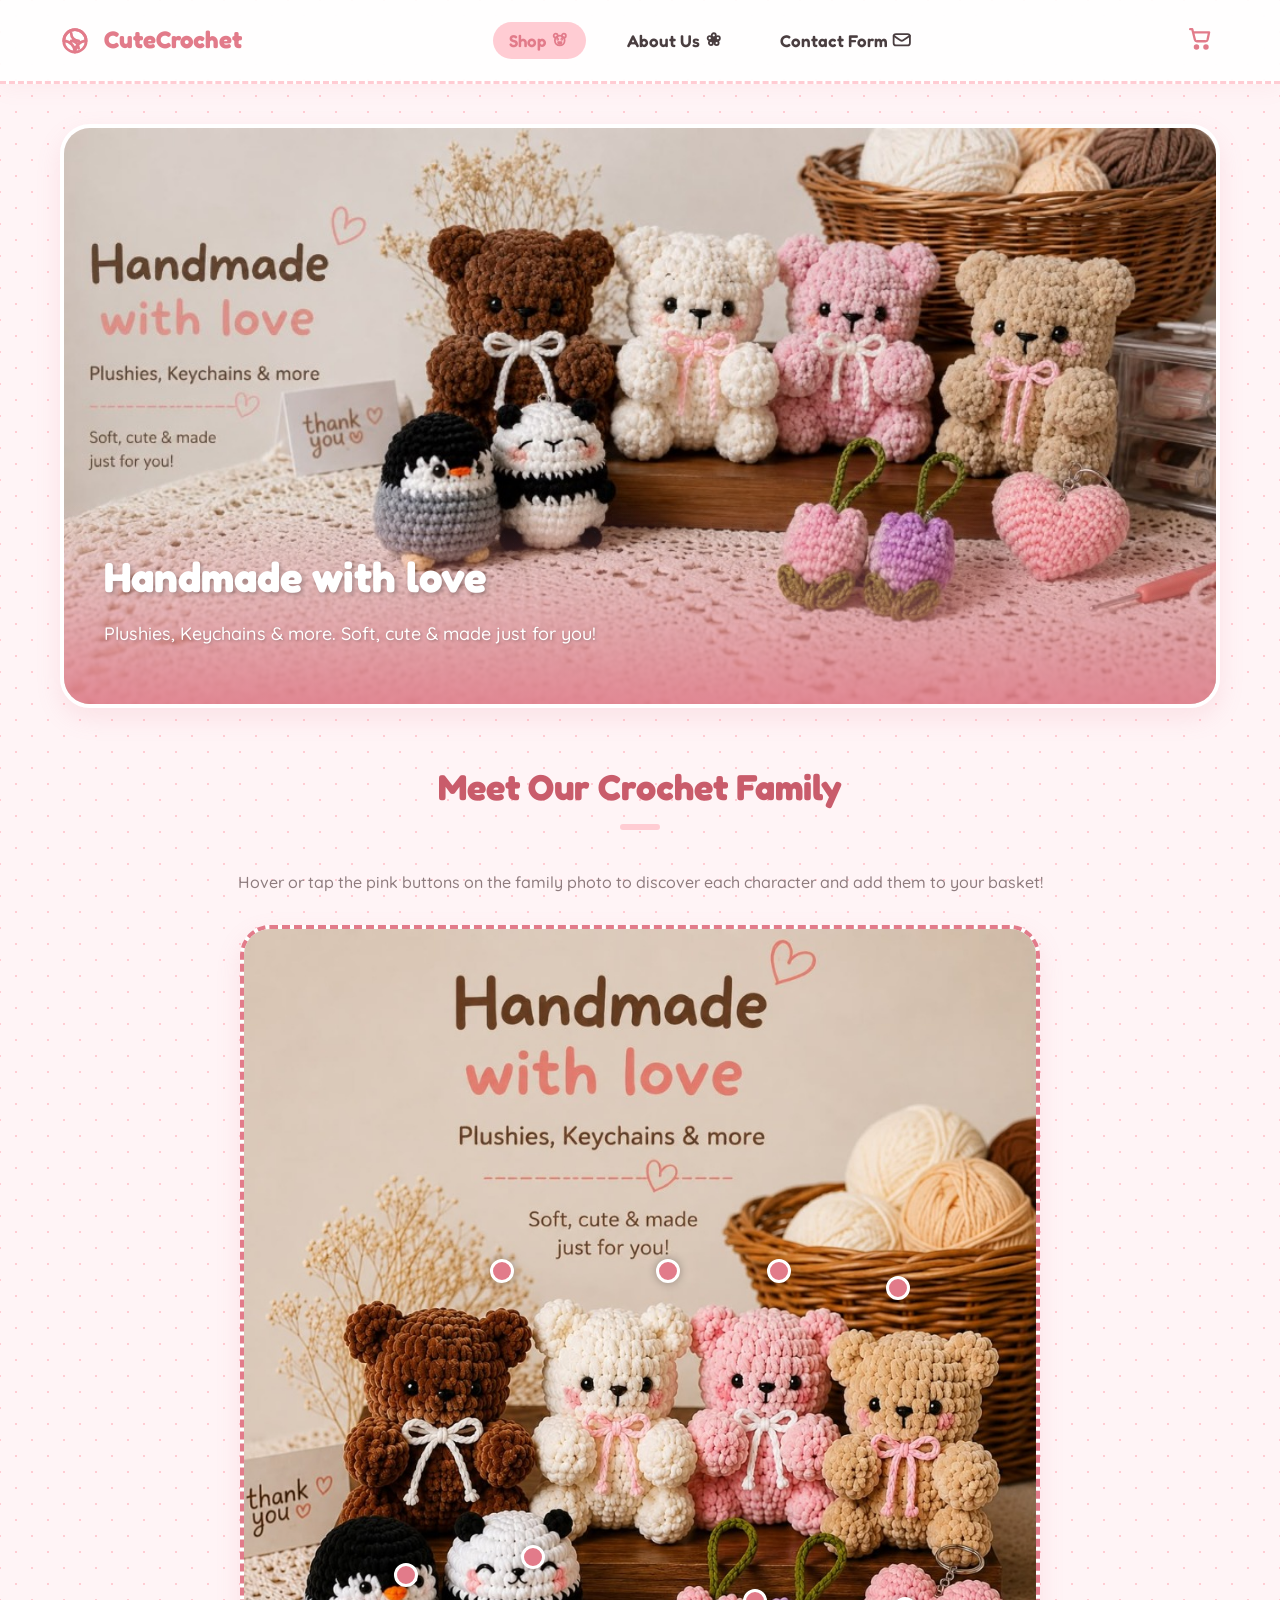
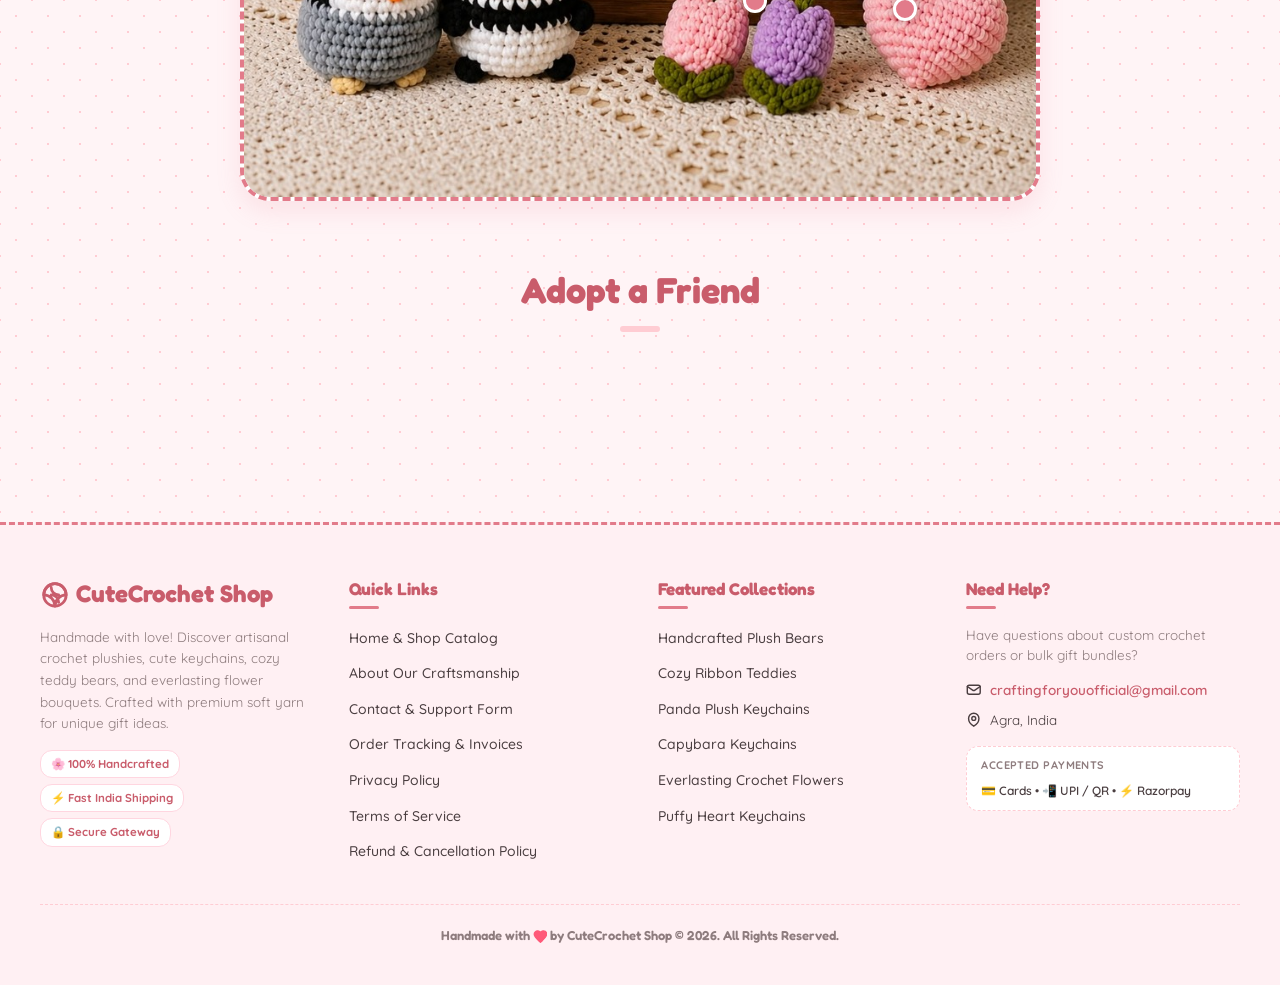
==== cute-crochet-shop/static/index.html @ 843e163a "Show color & pack variant tags on cart items, profile preview, and checkout summary" ====
<!DOCTYPE html>
<html lang="en">
<head>
    <meta charset="UTF-8">
    <meta name="viewport" content="width=device-width, initial-scale=1.0">
    <title>Handmade Crochet Plushies & Keychains | CuteCrochet Shop</title>
    <meta name="description" content="Shop adorable handcrafted crochet plushies, teddy bears, keychains & everlasting flowers. Made with premium soft yarn & fast India shipping.">
    <link rel="canonical" href="https://cutecrochet.shop/">
    
    <!-- Open Graph / Social Media Tags -->
    <meta property="og:site_name" content="CuteCrochet Shop">
    <meta property="og:title" content="Handmade Crochet Plushies & Keychains | CuteCrochet Shop">
    <meta property="og:description" content="Shop adorable handcrafted crochet plushies, teddy bears, keychains & everlasting flowers made with love.">
    <meta property="og:type" content="website">
    <meta property="og:url" content="https://cutecrochet.shop/">
    <meta property="og:image" content="https://cutecrochet.shop/assets/hero_banner.jpg">
    
    <!-- Twitter Card Tags -->
    <meta name="twitter:card" content="summary_large_image">
    <meta name="twitter:title" content="Handmade Crochet Plushies & Keychains | CuteCrochet Shop">
    <meta name="twitter:description" content="Shop adorable handcrafted crochet plushies, teddy bears, keychains & everlasting flowers.">
    <meta name="twitter:image" content="https://cutecrochet.shop/assets/hero_banner.jpg">

    <link rel="stylesheet" href="css/style.css?v=3.2">

    <!-- Structured Data Schema.org (JSON-LD) -->
    <script type="application/ld+json">
    {
      "@context": "https://schema.org/",
      "@type": "WebSite",
      "name": "CuteCrochet Shop",
      "url": "https://cutecrochet.shop/",
      "description": "Handmade crochet plushies, keychains, teddy bears, and everlasting flowers.",
      "publisher": {
        "@type": "Organization",
        "name": "CuteCrochet Shop",
        "logo": "https://cutecrochet.shop/assets/hero_banner.jpg"
      }
    }
    </script>
    <script type="application/ld+json">
    {
      "@context": "https://schema.org/",
      "@type": "ItemList",
      "itemListElement": [
        {
          "@type": "ListItem",
          "position": 1,
          "item": {
            "@type": "Product",
            "name": "Handcrafted Crochet Bears",
            "image": "https://cutecrochet.shop/assets/bears_colors.jpg",
            "description": "Custom handcrafted plush bears in cute pastel colors.",
            "brand": { "@type": "Brand", "name": "CuteCrochet" },
            "offers": {
              "@type": "Offer",
              "priceCurrency": "INR",
              "price": "399.00",
              "availability": "https://schema.org/InStock",
              "seller": { "@type": "Organization", "name": "CuteCrochet Shop" }
            }
          }
        },
        {
          "@type": "ListItem",
          "position": 2,
          "item": {
            "@type": "Product",
            "name": "Panda Crochet Keychain",
            "image": "https://cutecrochet.shop/assets/panda_1.jpg",
            "description": "Super round and squishy panda keychain with rosy cheeks.",
            "brand": { "@type": "Brand", "name": "CuteCrochet" },
            "offers": {
              "@type": "Offer",
              "priceCurrency": "INR",
              "price": "799.00",
              "availability": "https://schema.org/InStock",
              "seller": { "@type": "Organization", "name": "CuteCrochet Shop" }
            }
          }
        }
      ]
    }
    </script>
</head>
<body>

    <header>
        <div class="nav-container">
            <a href="/" class="logo" id="header-logo">
                <svg class="icon-inline" style="animation: spin-slow 10s linear infinite; margin-right: 4px; font-size: 26px;" viewBox="0 0 24 24" fill="none" stroke="currentColor" stroke-width="2.2"><circle cx="12" cy="12" r="9"/><path d="M12 3a9 9 0 0 0-9 9M21 12a9 9 0 0 0-9 9M12 3a9 9 0 0 1 9 9M3 12a9 9 0 0 1 9 9M9 6c0 3.3 2.7 6 6 6M15 18c0-3.3-2.7-6-6-6"/></svg> CuteCrochet
            </a>
            <nav>
                <ul class="nav-links">
                    <li class="active"><a href="/">Shop <svg class="icon-inline" viewBox="0 0 24 24" fill="none" stroke="currentColor" stroke-width="2.2"><circle cx="7" cy="7" r="2.5"/><circle cx="17" cy="7" r="2.5"/><circle cx="12" cy="13" r="6"/><circle cx="9.5" cy="11.5" r="0.6" fill="currentColor"/><circle cx="14.5" cy="11.5" r="0.6" fill="currentColor"/><path d="M10 15a2 2 0 0 0 4 0h-4z"/></svg></a></li>
                    <li><a href="/about">About Us <svg class="icon-inline" viewBox="0 0 24 24" fill="none" stroke="currentColor" stroke-width="2.2"><circle cx="12" cy="12" r="2.5" class="icon-filled"/><circle cx="12" cy="6.5" r="2.5"/><circle cx="17" cy="10" r="2.5"/><circle cx="15.5" cy="16" r="2.5"/><circle cx="8.5" cy="16" r="2.5"/><circle cx="7" cy="10" r="2.5"/></svg></a></li>
                    <li><a href="/contact">Contact Form <svg class="icon-inline" viewBox="0 0 24 24" fill="none" stroke="currentColor" stroke-width="2.2"><rect x="2" y="5" width="20" height="14" rx="3"/><path d="m2 7 8.2 5.5a3 3 0 0 0 3.6 0L22 7"/></svg></a></li>
                    <!-- Auth links populated dynamically by auth.js -->
                </ul>
            </nav>
            <a href="/cart" class="cart-icon-btn" id="cart-button" title="View Cart">
                <svg class="icon-inline" viewBox="0 0 24 24" fill="none" stroke="currentColor" stroke-width="2.2"><circle cx="9" cy="20" r="1.5" class="icon-filled"/><circle cx="18" cy="20" r="1.5" class="icon-filled"/><path d="M3 3h2l2.5 10a2 2 0 0 0 2 1.5h8a2 2 0 0 0 2-1.5l1.5-7H6.5"/></svg>
                <span class="cart-badge" style="display: none;">0</span>
            </a>
        </div>
    </header>

    <main>
        <!-- Hero Banner -->
        <section class="hero-section">
            <img src="assets/hero_banner.jpg" alt="Handmade crochet bears, panda, penguin banner" class="hero-banner-img">
            <div class="hero-overlay">
                <h1>Handmade with love</h1>
                <p>Plushies, Keychains & more. Soft, cute & made just for you!</p>
            </div>
        </section>

        <!-- Interactive Photo Section -->
        <section style="margin-bottom: 60px; text-align: center;">
            <h2 class="section-title">Meet Our Crochet Family</h2>
            <p style="color: var(--text-muted); margin-bottom: 30px; font-weight: 500;">
                Hover or tap the pink buttons on the family photo to discover each character and add them to your basket!
            </p>
            
            <div class="interactive-image-container">
                <img src="assets/bears_group.jpg" alt="Group photo of crochet plushies">
                
                <!-- Pulsing Hotspots -->
                <div class="hotspot" id="hotspot-brown-bear" data-product="brown-bear" title="Brown Bear"></div>
                <div class="hotspot" id="hotspot-white-bear" data-product="white-bear" title="White Bear"></div>
                <div class="hotspot" id="hotspot-pink-bear" data-product="pink-bear" title="Pink Bear"></div>
                <div class="hotspot" id="hotspot-beige-bear" data-product="beige-bear" title="Beige Bear"></div>
                <div class="hotspot" id="hotspot-penguin" data-product="penguin" title="Penguin Keychain"></div>
                <div class="hotspot" id="hotspot-panda" data-product="panda" title="Panda Keychain"></div>
                <div class="hotspot" id="hotspot-tulips" data-product="tulips" title="Tulip Keychains"></div>
                <div class="hotspot" id="hotspot-heart" data-product="heart" title="Heart Keychain"></div>
                
                <!-- Floating Card Tooltip -->
                <div class="hotspot-tooltip" id="hotspot-tooltip">
                    <h4 style="color: var(--primary-dark); font-weight: 700;">Product Name</h4>
                    <p style="margin-bottom: 8px; font-weight: 700;">₹0.00</p>
                    <button class="btn-cute" style="padding: 6px 12px; font-size: 13px;">Add to Basket <svg class="icon-inline" viewBox="0 0 24 24" fill="none" stroke="currentColor" stroke-width="2.2"><circle cx="9" cy="20" r="1.5" class="icon-filled"/><circle cx="18" cy="20" r="1.5" class="icon-filled"/><path d="M3 3h2l2.5 10a2 2 0 0 0 2 1.5h8a2 2 0 0 0 2-1.5l1.5-7H6.5"/></svg></button>
                </div>
            </div>
        </section>

        <!-- Shop Catalog Section -->
        <section>
            <h2 class="section-title">Adopt a Friend</h2>
            <div class="product-grid" id="product-grid">
                <!-- Products dynamically rendered by app.js -->
            </div>
        </section>
    </main>

    <!-- Lightbox Zoom Modal -->
    <div class="lightbox-modal" id="lightbox-modal">
        <div class="lightbox-content">
            <button class="lightbox-close" onclick="app.closeLightbox()" aria-label="Close image">×</button>
            <button class="lightbox-nav-btn lightbox-prev" id="lightbox-prev" onclick="app.prevLightboxImage()" aria-label="Previous image" style="display:none;">‹</button>
            <button class="lightbox-nav-btn lightbox-next" id="lightbox-next" onclick="app.nextLightboxImage()" aria-label="Next image" style="display:none;">›</button>
            <img src="" id="lightbox-img" class="lightbox-img" alt="Zoomed product view">
            <div class="lightbox-counter" id="lightbox-counter" style="display:none;">1 / 1</div>
        </div>
    </div>

    <footer class="site-footer" itemscope itemtype="https://schema.org/Organization">
        <div class="footer-container">
            <div class="footer-col footer-brand">
                <a href="/" class="footer-logo" itemprop="url">
                    <svg class="icon-inline" style="animation: spin-slow 10s linear infinite; margin-right: 6px; font-size: 26px;" viewBox="0 0 24 24" fill="none" stroke="currentColor" stroke-width="2.2"><circle cx="12" cy="12" r="9"/><path d="M12 3a9 9 0 0 0-9 9M21 12a9 9 0 0 0-9 9M12 3a9 9 0 0 1 9 9M3 12a9 9 0 0 1 9 9M9 6c0 3.3 2.7 6 6 6M15 18c0-3.3-2.7-6-6-6"/></svg> 
                    <span itemprop="name">CuteCrochet Shop</span>
                </a>
                <p class="footer-desc" itemprop="description">
                    Handmade with love! Discover artisanal crochet plushies, cute keychains, cozy teddy bears, and everlasting flower bouquets. Crafted with premium soft yarn for unique gift ideas.
                </p>
                <div class="footer-trust-badges">
                    <span class="trust-badge">🌸 100% Handcrafted</span>
                    <span class="trust-badge">⚡ Fast India Shipping</span>
                    <span class="trust-badge">🔒 Secure Gateway</span>
                </div>
            </div>

            <div class="footer-col">
                <h3 class="footer-heading">Quick Links</h3>
                <nav aria-label="Footer Quick Links">
                    <ul class="footer-links">
                        <li><a href="/" title="Shop All Handmade Crochet Products">Home & Shop Catalog</a></li>
                        <li><a href="/about" title="Learn About Our Craftsmanship & Story">About Our Craftsmanship</a></li>
                        <li><a href="/contact" title="Contact CuteCrochet Customer Support">Contact & Support Form</a></li>
                        <li><a href="/orders" title="Track Your Placed Orders & Invoices">Order Tracking & Invoices</a></li>
                        <li><a href="/privacy" title="Privacy Policy">Privacy Policy</a></li>
                        <li><a href="/terms" title="Terms of Service">Terms of Service</a></li>
                        <li><a href="/refund" title="Refund & Return Policy">Refund & Cancellation Policy</a></li>
                    </ul>
                </nav>
            </div>

            <div class="footer-col">
                <h3 class="footer-heading">Featured Collections</h3>
                <ul class="footer-links">
                    <li><a href="/#card-bears" title="Buy Handmade Crochet Bear Sets">Handcrafted Plush Bears</a></li>
                    <li><a href="/#card-teddy" title="Buy Ribbon Teddy Bear Plushies">Cozy Ribbon Teddies</a></li>
                    <li><a href="/#card-panda" title="Buy Panda Velvet Keychains">Panda Plush Keychains</a></li>
                    <li><a href="/#card-capybara" title="Buy Capybara Handmade Keychains">Capybara Keychains</a></li>
                    <li><a href="/#card-flowers" title="Buy Everlasting Crochet Flower Stems">Everlasting Crochet Flowers</a></li>
                    <li><a href="/#card-hearts" title="Buy Puffy Heart Keychains">Puffy Heart Keychains</a></li>
                </ul>
            </div>

            <div class="footer-col">
                <h3 class="footer-heading">Need Help?</h3>
                <p class="footer-info-text">Have questions about custom crochet orders or bulk gift bundles?</p>
                <div class="footer-contact-info">
                    <p><svg class="icon-inline" viewBox="0 0 24 24" fill="none" stroke="currentColor" stroke-width="2"><rect x="2" y="5" width="20" height="14" rx="3"/><path d="m2 7 8.2 5.5a3 3 0 0 0 3.6 0L22 7"/></svg> <a href="mailto:craftingforyouofficial@gmail.com">craftingforyouofficial@gmail.com</a></p>
                    <p><svg class="icon-inline" viewBox="0 0 24 24" fill="none" stroke="currentColor" stroke-width="2"><path d="M12 22s-8-4.5-8-11.8A8 8 0 0 1 12 2a8 8 0 0 1 8 8.2c0 7.3-8 11.8-8 11.8z"/><circle cx="12" cy="10" r="3"/></svg> Agra, India</p>
                </div>
                <div class="footer-payment-methods">
                    <span style="font-size: 11px; font-weight:700; color: var(--text-muted); text-transform: uppercase; letter-spacing:0.04em; display:block; margin-bottom:6px;">Accepted Payments</span>
                    <div style="font-size: 12px; color: var(--text-main); font-weight: 600;">
                        💳 Cards &bull; 📲 UPI / QR &bull; ⚡ Razorpay
                    </div>
                </div>
            </div>
        </div>

        <div class="footer-bottom">
            <p>Handmade with <svg class="icon-inline footer-heart icon-filled" style="color: #FF5A79; vertical-align: middle;" viewBox="0 0 24 24"><path d="M12 21.35l-1.45-1.32C5.4 15.36 2 12.28 2 8.5 2 5.42 4.42 3 7.5 3c1.74 0 3.41.81 4.5 2.09C13.09 3.81 14.76 3 16.5 3 19.58 3 22 5.42 22 8.5c0 3.78-3.4 6.86-8.55 11.54L12 21.35z"/></svg> by CuteCrochet Shop &copy; 2026. All Rights Reserved.</p>
        </div>
    </footer>

    <!-- Scripts -->
    <script src="/js/auth.js?v=4.0"></script>
    <script src="/js/app.js?v=4.1"></script>
</body>
</html>
---- cute-crochet-shop/static/css/style.css ----
/* Cutesy Crochet Shop - Premium Design System */
@import url('https://fonts.googleapis.com/css2?family=Fredoka:wght@300..700&family=Quicksand:wght@300..700&display=swap');

:root {
    --bg-main: #FFF4F6;
    --bg-card: #FFFFFF;
    --primary: #E27B8A;
    --primary-light: #FFCCD3;
    --primary-dark: #C95C6B;
    --secondary: #B998E2;
    --secondary-light: #E7DBFB;
    --mint: #BCEFE0;
    --cream: #FFFDF0;
    --text-main: #4A3E40;
    --text-muted: #8E7C7E;
    --white: #FFFFFF;
    --font-heading: 'Fredoka', sans-serif;
    --font-body: 'Quicksand', sans-serif;
    --transition: all 0.3s cubic-bezier(0.175, 0.885, 0.32, 1.275);
    --shadow-soft: 0 10px 25px rgba(226, 123, 138, 0.15);
    --shadow-bubbly: 0 15px 30px rgba(226, 123, 138, 0.25);
    --border-radius-sm: 12px;
    --border-radius-md: 20px;
    --border-radius-lg: 30px;
}

* {
    box-sizing: border-box;
    margin: 0;
    padding: 0;
}

body {
    background-color: var(--bg-main);
    color: var(--text-main);
    font-family: var(--font-body);
    font-size: 16px;
    line-height: 1.6;
    background-image: radial-gradient(var(--primary-light) 0.8px, transparent 0.8px), radial-gradient(var(--primary-light) 0.8px, var(--bg-main) 0.8px);
    background-size: 32px 32px;
    background-position: 0 0, 16px 16px;
    min-height: 100vh;
    display: flex;
    flex-direction: column;
}

/* Header & Navigation */
header {
    background: rgba(255, 255, 255, 0.85);
    backdrop-filter: blur(10px);
    position: sticky;
    top: 0;
    z-index: 100;
    border-bottom: 3px dashed var(--primary-light);
    box-shadow: 0 4px 20px rgba(226, 123, 138, 0.08);
}

.nav-container {
    max-width: 1200px;
    margin: 0 auto;
    padding: 15px 20px;
    display: flex;
    align-items: center;
    justify-content: space-between;
}

.logo {
    display: flex;
    align-items: center;
    gap: 10px;
    text-decoration: none;
    font-family: var(--font-heading);
    font-size: 24px;
    font-weight: 700;
    color: var(--primary);
    transition: var(--transition);
}

.logo:hover {
    transform: scale(1.05) rotate(-2deg);
}

.logo-yarn {
    font-size: 30px;
    animation: spin-slow 10s linear infinite;
}

.nav-links {
    display: flex;
    list-style: none;
    gap: 25px;
    align-items: center;
}

.nav-links a {
    text-decoration: none;
    color: var(--text-main);
    font-family: var(--font-heading);
    font-weight: 600;
    font-size: 17px;
    transition: var(--transition);
    padding: 8px 16px;
    border-radius: var(--border-radius-lg);
}

.nav-links a:hover, .nav-links li.active a {
    color: var(--primary);
    background-color: var(--primary-light);
}

.cart-icon-btn {
    position: relative;
    background: none;
    border: none;
    cursor: pointer;
    font-size: 22px;
    color: var(--primary);
    transition: var(--transition);
    padding: 8px;
    border-radius: 50%;
}

.cart-icon-btn:hover {
    background-color: var(--primary-light);
    transform: scale(1.1);
}

.cart-badge {
    position: absolute;
    top: -5px;
    right: -5px;
    background-color: var(--primary-dark);
    color: var(--white);
    font-family: var(--font-heading);
    font-size: 12px;
    font-weight: 700;
    min-width: 20px;
    height: 20px;
    border-radius: 10px;
    display: flex;
    align-items: center;
    justify-content: center;
    padding: 0 4px;
    box-shadow: 0 2px 5px rgba(0, 0, 0, 0.2);
}

.user-profile {
    display: flex;
    align-items: center;
    gap: 10px;
}

.logout-btn {
    background-color: var(--secondary);
    color: var(--white);
    border: none;
    padding: 6px 14px;
    font-family: var(--font-heading);
    font-weight: 600;
    border-radius: var(--border-radius-lg);
    cursor: pointer;
    transition: var(--transition);
}

.logout-btn:hover {
    background-color: var(--text-main);
    transform: translateY(-2px);
}

/* Page Layout */
main {
    flex: 1;
    max-width: 1200px;
    width: 100%;
    margin: 0 auto;
    padding: 40px 20px;
}

/* Typography & Decorative */
h1, h2, h3, h4 {
    font-family: var(--font-heading);
    color: var(--primary-dark);
    margin-bottom: 15px;
}

p {
    margin-bottom: 15px;
}

.section-title {
    text-align: center;
    font-size: 36px;
    margin-bottom: 40px;
    position: relative;
}

.section-title::after {
    content: '';
    display: block;
    width: 40px;
    height: 6px;
    background-color: var(--primary-light);
    border-radius: var(--border-radius-lg);
    margin: 8px auto 0;
}

/* Cute Buttons */
.btn-cute {
    display: inline-block;
    background-color: var(--primary);
    color: var(--white);
    border: none;
    padding: 12px 28px;
    font-family: var(--font-heading);
    font-weight: 600;
    font-size: 16px;
    text-decoration: none;
    border-radius: var(--border-radius-lg);
    cursor: pointer;
    box-shadow: var(--shadow-soft);
    transition: var(--transition);
}

.btn-cute:hover {
    background-color: var(--primary-dark);
    transform: translateY(-3px) scale(1.02);
    box-shadow: var(--shadow-bubbly);
}

.btn-secondary {
    background-color: var(--secondary);
}

.btn-secondary:hover {
    background-color: #9C77CC;
}

.btn-disabled {
    background-color: var(--text-muted);
    cursor: not-allowed;
    box-shadow: none;
}
.btn-disabled:hover {
    background-color: var(--text-muted);
    transform: none;
    box-shadow: none;
}

/* Cards & Layouts */
.cute-card {
    background-color: var(--bg-card);
    border: 3px solid var(--primary-light);
    border-radius: var(--border-radius-md);
    padding: 25px;
    box-shadow: var(--shadow-soft);
    transition: var(--transition);
}

.cute-card:hover {
    transform: translateY(-5px);
    box-shadow: var(--shadow-bubbly);
}

/* Home Page Specifics */
.hero-section {
    position: relative;
    border-radius: var(--border-radius-lg);
    overflow: hidden;
    margin-bottom: 50px;
    box-shadow: var(--shadow-soft);
    border: 4px solid var(--white);
}

.hero-banner-img {
    width: 100%;
    height: auto;
    display: block;
}

.hero-overlay {
    position: absolute;
    bottom: 0;
    left: 0;
    right: 0;
    background: linear-gradient(transparent, rgba(226, 123, 138, 0.85));
    padding: 40px;
    color: var(--white);
    display: flex;
    flex-direction: column;
    justify-content: flex-end;
}

.hero-overlay h1 {
    color: var(--white);
    font-size: 42px;
    text-shadow: 2px 2px 4px rgba(0,0,0,0.25);
    margin-bottom: 10px;
}

.hero-overlay p {
    font-size: 18px;
    text-shadow: 1px 1px 3px rgba(0,0,0,0.25);
    font-weight: 500;
}

/* Interactive Image Hotspots */
.interactive-image-container {
    position: relative;
    width: 100%;
    max-width: 800px;
    margin: 0 auto 50px;
    border-radius: var(--border-radius-lg);
    border: 4px dashed var(--primary);
    overflow: hidden;
    background-color: var(--white);
    box-shadow: var(--shadow-soft);
}

.interactive-image-container img {
    width: 100%;
    display: block;
}

/* Hotspots */
.hotspot {
    position: absolute;
    width: 24px;
    height: 24px;
    border-radius: 50%;
    background-color: var(--primary);
    border: 3px solid var(--white);
    cursor: pointer;
    box-shadow: 0 0 10px rgba(0,0,0,0.3);
    z-index: 10;
    transition: var(--transition);
}

.hotspot::after {
    content: '';
    position: absolute;
    top: -8px;
    left: -8px;
    right: -8px;
    bottom: -8px;
    border-radius: 50%;
    border: 2px solid var(--primary);
    opacity: 0;
    animation: pulse-ring 1.8s infinite;
}

.hotspot:hover {
    transform: scale(1.2);
    background-color: var(--secondary);
}

/* Hotspot coordinates */
#hotspot-brown-bear { top: 38%; left: 31%; }
#hotspot-white-bear { top: 38%; left: 52%; }
#hotspot-pink-bear { top: 38%; left: 66%; }
#hotspot-beige-bear { top: 40%; left: 81%; }
#hotspot-penguin { top: 73%; left: 19%; }
#hotspot-panda { top: 71%; left: 35%; }
#hotspot-tulips { top: 76%; left: 63%; }
#hotspot-heart { top: 77%; left: 82%; }

/* Hotspot Tooltip Card */
.hotspot-tooltip {
    position: absolute;
    background: var(--white);
    border: 3px solid var(--primary-light);
    border-radius: var(--border-radius-md);
    padding: 12px 15px;
    width: 180px;
    box-shadow: var(--shadow-bubbly);
    z-index: 20;
    opacity: 0;
    visibility: hidden;
    pointer-events: none;
    transition: var(--transition);
    transform: translateY(10px);
    text-align: center;
}

.hotspot-tooltip.active {
    opacity: 1;
    visibility: visible;
    pointer-events: auto;
    transform: translateY(0);
}

.hotspot-tooltip h4 {
    font-size: 15px;
    margin-bottom: 4px;
}

.hotspot-tooltip p {
    font-size: 13px;
    color: var(--primary-dark);
    font-weight: 700;
    margin-bottom: 8px;
}

.hotspot-tooltip button {
    background-color: var(--primary);
    color: var(--white);
    border: none;
    font-size: 12px;
    padding: 4px 8px;
    border-radius: var(--border-radius-sm);
    cursor: pointer;
    font-family: var(--font-heading);
    font-weight: 600;
    width: 100%;
}

.hotspot-tooltip button:hover {
    background-color: var(--primary-dark);
}

/* Product Catalog Grid */
.product-grid {
    display: grid;
    grid-template-columns: repeat(auto-fill, minmax(280px, 1fr));
    gap: 30px;
    margin-bottom: 50px;
}

.product-card {
    background-color: var(--bg-card);
    border: 3px solid var(--primary-light);
    border-radius: var(--border-radius-md);
    overflow: hidden;
    box-shadow: var(--shadow-soft);
    display: flex;
    flex-direction: column;
    transition: var(--transition);
}

.product-card:hover {
    transform: translateY(-8px) scale(1.01);
    box-shadow: var(--shadow-bubbly);
}

.product-image-slider {
    position: relative;
    height: 300px;
    background-color: var(--cream);
    overflow: hidden;
    cursor: zoom-in;
}

.product-image-slider img {
    width: 100%;
    height: 100%;
    object-fit: cover;
    transition: var(--transition);
}

.product-card:hover .product-image-slider img {
    transform: scale(1.05);
}

/* Slider Controls */
.slider-arrow {
    position: absolute;
    top: 50%;
    transform: translateY(-50%);
    background: rgba(255, 255, 255, 0.7);
    border: none;
    width: 32px;
    height: 32px;
    border-radius: 50%;
    cursor: pointer;
    font-size: 16px;
    color: var(--primary);
    display: flex;
    align-items: center;
    justify-content: center;
    z-index: 5;
    transition: var(--transition);
}

.slider-arrow:hover {
    background: var(--primary);
    color: var(--white);
}

.slider-arrow.left { left: 10px; }
.slider-arrow.right { right: 10px; }

.product-info {
    padding: 20px;
    display: flex;
    flex-direction: column;
    flex-grow: 1;
}

.product-title {
    font-size: 20px;
    margin-bottom: 5px;
}

.product-description {
    font-size: 14px;
    color: var(--text-muted);
    flex-grow: 1;
    margin-bottom: 15px;
}

.product-options-container {
    margin: 10px 0 14px;
    display: flex;
    flex-direction: column;
    gap: 10px;
    background: #FFF2F4;
    padding: 12px 14px;
    border-radius: 16px;
    border: 1px dashed #F8CAD0;
    box-shadow: none;
}

.option-row {
    display: flex;
    align-items: center;
    justify-content: space-between;
    gap: 8px;
}

.option-label {
    font-family: var(--font-body);
    font-size: 14px;
    font-weight: 700;
    color: #B25866;
    white-space: nowrap;
    display: flex;
    align-items: center;
}

.option-select-cute {
    appearance: none;
    -webkit-appearance: none;
    -moz-appearance: none;
    background-color: #FFFFFF;
    background-image: url("data:image/svg+xml,%3Csvg xmlns='http://www.w3.org/2000/svg' viewBox='0 0 24 24' fill='none' stroke='%23B25866' stroke-width='2.5' stroke-linecap='round' stroke-linejoin='round'%3E%3Cpolyline points='6 9 12 15 18 9'%3E%3C/polyline%3E%3C/svg%3E");
    background-repeat: no-repeat;
    background-position: right 10px center;
    background-size: 14px;
    padding: 6px 30px 6px 14px;
    border: 1.5px solid #F8CAD0;
    border-radius: 20px;
    font-family: var(--font-body);
    font-size: 13.5px;
    font-weight: 700;
    color: var(--text-main);
    cursor: pointer;
    outline: none;
    box-shadow: 0 4px 10px rgba(226, 123, 138, 0.12);
    transition: var(--transition);
    flex-grow: 1;
    max-width: 175px;
}

.option-select-cute:hover {
    border-color: #E27B8A;
    box-shadow: 0 6px 14px rgba(226, 123, 138, 0.2);
}

.option-select-cute:focus {
    border-color: #B25866;
    box-shadow: 0 0 0 3px rgba(226, 123, 138, 0.2);
}

.product-bottom {
    display: flex;
    justify-content: space-between;
    align-items: center;
    margin-top: auto;
}

.product-price {
    font-family: var(--font-heading);
    font-size: 22px;
    font-weight: 700;
    color: var(--primary-dark);
}

/* Cute Circular Shopping Cart Button matching reference image */
.btn-add-cart {
    background: linear-gradient(135deg, #FF8EA3 0%, #E27B8A 100%);
    color: var(--white);
    border: none;
    width: 44px;
    height: 44px;
    border-radius: 50%;
    cursor: pointer;
    display: flex;
    align-items: center;
    justify-content: center;
    box-shadow: 0 8px 20px rgba(226, 123, 138, 0.4);
    transition: var(--transition);
    outline: none;
}

.btn-add-cart:hover {
    background: linear-gradient(135deg, #FF7993 0%, #C95C6B 100%);
    transform: translateY(-3px) scale(1.08);
    box-shadow: 0 12px 25px rgba(226, 123, 138, 0.55);
}

.btn-add-cart:active {
    transform: translateY(-1px) scale(0.98);
}

/* Lightbox Modal for Zooming Images */
.lightbox-modal {
    position: fixed;
    top: 0;
    left: 0;
    right: 0;
    bottom: 0;
    background: rgba(74, 62, 64, 0.85);
    z-index: 200;
    display: flex;
    align-items: center;
    justify-content: center;
    opacity: 0;
    visibility: hidden;
    transition: var(--transition);
}

.lightbox-modal.active {
    opacity: 1;
    visibility: visible;
}

.lightbox-content {
    position: relative;
    max-width: 90%;
    max-height: 90%;
    border-radius: var(--border-radius-md);
    overflow: hidden;
    border: 5px solid var(--white);
    background-color: var(--white);
    box-shadow: var(--shadow-bubbly);
    transform: scale(0.9);
    transition: var(--transition);
}

.lightbox-modal.active .lightbox-content {
    transform: scale(1);
}

.lightbox-img {
    max-width: 100%;
    max-height: 80vh;
    display: block;
    object-fit: contain;
}

.lightbox-close {
    position: absolute;
    top: 15px;
    right: 15px;
    background: var(--white);
    border: none;
    width: 36px;
    height: 36px;
    border-radius: 50%;
    cursor: pointer;
    font-size: 20px;
    font-family: var(--font-heading);
    color: var(--primary-dark);
    box-shadow: 0 2px 10px rgba(0,0,0,0.2);
    display: flex;
    align-items: center;
    justify-content: center;
    transition: var(--transition);
}

.lightbox-close:hover {
    background: var(--primary);
    color: var(--white);
    transform: scale(1.1);
}

.lightbox-nav-btn {
    position: absolute;
    top: 50%;
    transform: translateY(-50%);
    background: rgba(255, 255, 255, 0.9);
    border: none;
    width: 44px;
    height: 44px;
    border-radius: 50%;
    cursor: pointer;
    font-size: 28px;
    line-height: 1;
    color: var(--primary-dark);
    box-shadow: 0 4px 12px rgba(0, 0, 0, 0.2);
    display: flex;
    align-items: center;
    justify-content: center;
    transition: var(--transition);
    z-index: 10;
}

.lightbox-nav-btn:hover {
    background: var(--primary);
    color: var(--white);
    transform: translateY(-50%) scale(1.1);
}

.lightbox-prev {
    left: 15px;
}

.lightbox-next {
    right: 15px;
}

.lightbox-counter {
    position: absolute;
    bottom: 12px;
    left: 50%;
    transform: translateX(-50%);
    background: rgba(74, 62, 64, 0.85);
    color: #FFFFFF;
    padding: 4px 14px;
    border-radius: 20px;
    font-size: 12px;
    font-weight: 700;
    font-family: var(--font-body);
    letter-spacing: 0.05em;
    pointer-events: none;
    z-index: 10;
}

/* Login/Signup Page Styling */
.auth-container {
    max-width: 480px;
    margin: 40px auto;
}

.auth-tabs {
    display: flex;
    margin-bottom: 20px;
    border-bottom: 3px dashed var(--primary-light);
}

.auth-tab-btn {
    flex: 1;
    background: none;
    border: none;
    padding: 12px;
    font-family: var(--font-heading);
    font-size: 18px;
    font-weight: 600;
    color: var(--text-muted);
    cursor: pointer;
    transition: var(--transition);
}

.auth-tab-btn.active {
    color: var(--primary-dark);
    border-bottom: 4px solid var(--primary);
    margin-bottom: -3px;
}

.auth-form-panel {
    display: none;
}

.auth-form-panel.active {
    display: block;
    animation: fade-in 0.3s ease;
}

.form-group {
    margin-bottom: 20px;
}

.form-group label {
    display: block;
    font-family: var(--font-heading);
    font-weight: 600;
    margin-bottom: 6px;
    color: var(--text-main);
    font-size: 15px;
}

.form-group input, .form-group textarea {
    width: 100%;
    padding: 12px 16px;
    border: 3px solid var(--primary-light);
    border-radius: var(--border-radius-sm);
    font-family: var(--font-body);
    font-size: 15px;
    color: var(--text-main);
    outline: none;
    transition: var(--transition);
    background-color: var(--cream);
}

.form-group input:focus, .form-group textarea:focus {
    border-color: var(--primary);
    background-color: var(--white);
    box-shadow: 0 0 8px rgba(226, 123, 138, 0.2);
}

.form-error {
    background-color: #FFF0F0;
    border: 2px solid #FFC1C1;
    color: #D32F2F;
    padding: 10px;
    border-radius: var(--border-radius-sm);
    margin-bottom: 20px;
    font-size: 14px;
    display: none;
    font-weight: 600;
}

.form-success {
    background-color: #F0FFF4;
    border: 2px solid #C1FFD7;
    color: #388E3C;
    padding: 10px;
    border-radius: var(--border-radius-sm);
    margin-bottom: 20px;
    font-size: 14px;
    display: none;
    font-weight: 600;
}

/* Cart Page Protection Placeholder */
.cart-lock-screen {
    text-align: center;
    padding: 60px 20px;
}

.cart-lock-icon {
    font-size: 64px;
    margin-bottom: 20px;
    animation: float 3s ease-in-out infinite;
}

/* Cart View Layout */
.cart-layout {
    display: grid;
    grid-template-columns: 1fr 340px;
    gap: 30px;
    align-items: start;
}

@media (max-width: 900px) {
    .cart-layout {
        grid-template-columns: 1fr;
    }
}

.cart-items-list {
    display: flex;
    flex-direction: column;
    gap: 20px;
}

.cart-item-row {
    display: flex;
    align-items: center;
    gap: 20px;
    padding: 15px;
    border: 3px solid var(--primary-light);
    border-radius: var(--border-radius-md);
    background: var(--white);
    transition: var(--transition);
}

.cart-item-row:hover {
    transform: translateY(-2px);
    box-shadow: var(--shadow-soft);
}

.cart-item-img {
    width: 80px;
    height: 80px;
    border-radius: var(--border-radius-sm);
    object-fit: cover;
    background-color: var(--cream);
    border: 2px solid var(--primary-light);
}

.cart-item-details {
    flex-grow: 1;
}

.cart-item-name {
    font-family: var(--font-heading);
    font-size: 18px;
    color: var(--primary-dark);
    margin-bottom: 4px;
}

.cart-variant-tags {
    display: flex;
    flex-wrap: wrap;
    gap: 5px;
    margin: 4px 0 6px;
}

.cart-variant-tag {
    display: inline-block;
    background: #FFE0EA;
    color: #8B3A52;
    font-size: 11px;
    font-weight: 700;
    padding: 2px 10px;
    border-radius: 20px;
    letter-spacing: 0.02em;
    border: 1px solid #FFB8CE;
    white-space: nowrap;
}

.cart-item-price {
    font-weight: 700;
    color: var(--text-main);
}

.cart-item-quantity {
    display: flex;
    align-items: center;
    gap: 10px;
}

.qty-btn {
    width: 28px;
    height: 28px;
    border-radius: 50%;
    border: 2px solid var(--primary);
    background: var(--white);
    color: var(--primary);
    cursor: pointer;
    font-family: var(--font-heading);
    font-size: 16px;
    display: flex;
    align-items: center;
    justify-content: center;
    font-weight: 700;
    transition: var(--transition);
}

.qty-btn:hover {
    background-color: var(--primary);
    color: var(--white);
}

.qty-val {
    font-family: var(--font-heading);
    font-weight: 600;
    font-size: 16px;
    width: 20px;
    text-align: center;
}

.cart-item-remove-btn {
    background: none;
    border: none;
    color: var(--text-muted);
    font-size: 20px;
    cursor: pointer;
    padding: 8px;
    border-radius: 50%;
    transition: var(--transition);
}

.cart-item-remove-btn:hover {
    color: var(--primary-dark);
    background-color: var(--primary-light);
    transform: scale(1.1);
}

.cart-summary-card {
    position: sticky;
    top: 100px;
}

.cart-summary-line {
    display: flex;
    justify-content: space-between;
    margin-bottom: 12px;
    font-size: 15px;
}

.cart-summary-total {
    display: flex;
    justify-content: space-between;
    margin-top: 15px;
    padding-top: 15px;
    border-top: 3px dashed var(--primary-light);
    font-family: var(--font-heading);
    font-size: 22px;
    color: var(--primary-dark);
    font-weight: 700;
}

/* Secure Checkout Forms */
.checkout-layout {
    display: grid;
    grid-template-columns: 1fr 360px;
    gap: 30px;
    align-items: start;
}

@media (max-width: 900px) {
    .checkout-layout {
        grid-template-columns: 1fr;
    }
}

.checkout-steps {
    display: flex;
    flex-direction: column;
    gap: 25px;
}

.secure-payment-badge {
    background-color: var(--mint);
    border: 2px solid #9BE4CD;
    border-radius: var(--border-radius-sm);
    padding: 12px 15px;
    display: flex;
    align-items: center;
    gap: 10px;
    margin-bottom: 20px;
    font-size: 14px;
    font-weight: 600;
    color: #1E6652;
}

.secure-payment-badge .lock-icon {
    font-size: 18px;
}

/* Payment Gateway Mock Input Styling (Stripe elements replica) */
.stripe-mock-field {
    border: 3px solid var(--primary-light);
    border-radius: var(--border-radius-sm);
    background-color: var(--cream);
    padding: 12px 16px;
    position: relative;
    display: flex;
    align-items: center;
    gap: 10px;
    transition: var(--transition);
}

.stripe-mock-field.focus {
    border-color: var(--primary);
    background-color: var(--white);
    box-shadow: 0 0 8px rgba(226, 123, 138, 0.2);
}

.stripe-mock-field input {
    border: none;
    background: none;
    font-family: var(--font-body);
    font-size: 15px;
    color: var(--text-main);
    outline: none;
    width: 100%;
}

.stripe-card-brand-icon {
    font-size: 20px;
    width: 30px;
    text-align: center;
}

.card-row-split {
    display: grid;
    grid-template-columns: 1fr 120px;
    gap: 15px;
}

.card-row-split-equal {
    display: grid;
    grid-template-columns: 1fr 1fr;
    gap: 15px;
    align-items: start;
}

/* Success Order Animations */
.order-success-screen {
    text-align: center;
    padding: 50px 20px;
}

.success-checkmark-circle {
    width: 80px;
    height: 80px;
    border-radius: 50%;
    background-color: var(--mint);
    display: flex;
    align-items: center;
    justify-content: center;
    margin: 0 auto 25px;
    font-size: 40px;
    color: #1E6652;
    animation: pop 0.5s ease;
}

/* About Page Specifics */
.about-grid {
    display: grid;
    grid-template-columns: 1fr 1fr;
    gap: 40px;
    align-items: center;
    margin-bottom: 50px;
}

@media (max-width: 768px) {
    .about-grid {
        grid-template-columns: 1fr;
    }
}

.about-img {
    width: 100%;
    border-radius: var(--border-radius-lg);
    border: 4px dashed var(--primary);
    box-shadow: var(--shadow-soft);
}

/* Social Banner Footer */
.social-banner-container {
    background-color: var(--white);
    border: 3px dashed var(--primary);
    border-radius: var(--border-radius-lg);
    padding: 30px;
    margin-top: 40px;
    display: flex;
    align-items: center;
    justify-content: space-between;
    gap: 20px;
    box-shadow: var(--shadow-soft);
}

@media (max-width: 768px) {
    .social-banner-container {
        flex-direction: column;
        text-align: center;
    }
}

.social-banner-img {
    width: 100%;
    max-width: 500px;
    border-radius: var(--border-radius-md);
    box-shadow: var(--shadow-soft);
}

.social-banner-links {
    display: flex;
    flex-direction: column;
    gap: 15px;
}

.social-banner-link {
    display: flex;
    align-items: center;
    gap: 12px;
    text-decoration: none;
    color: var(--text-main);
    font-family: var(--font-heading);
    font-weight: 600;
    font-size: 18px;
    background-color: var(--bg-main);
    padding: 10px 20px;
    border-radius: var(--border-radius-lg);
    border: 2px solid var(--primary-light);
    transition: var(--transition);
}

.social-banner-link:hover {
    transform: translateX(5px);
    background-color: var(--primary-light);
    border-color: var(--primary);
}

.social-banner-icon {
    font-size: 24px;
    color: var(--primary-dark);
}

/* Card Quantity Stepper Styling */
.card-qty-stepper {
    display: inline-flex;
    align-items: center;
    background: #FFF2F4;
    border: 1.5px solid #F8CAD0;
    border-radius: 20px;
    padding: 3px 8px;
    gap: 6px;
    box-shadow: 0 2px 8px rgba(226, 123, 138, 0.1);
}

.card-qty-btn {
    background: #FFFFFF;
    border: 1.5px solid #F8CAD0;
    color: #B25866;
    width: 26px;
    height: 26px;
    border-radius: 50%;
    font-weight: 700;
    font-size: 15px;
    line-height: 1;
    cursor: pointer;
    display: flex;
    align-items: center;
    justify-content: center;
    transition: var(--transition);
}

.card-qty-btn:hover {
    background: #B25866;
    color: #FFFFFF;
    border-color: #B25866;
    transform: scale(1.1);
}

.card-qty-val {
    font-family: var(--font-heading);
    font-weight: 700;
    font-size: 14px;
    color: var(--primary-dark);
    min-width: 18px;
    text-align: center;
}

/* Multi-column SEO Site Footer */
.site-footer {
    background-color: #FFF0F3;
    border-top: 3px dashed var(--primary);
    padding: 50px 20px 25px;
    margin-top: 60px;
    color: var(--text-main);
}

.footer-container {
    max-width: 1200px;
    margin: 0 auto;
    display: grid;
    grid-template-columns: repeat(auto-fit, minmax(240px, 1fr));
    gap: 35px;
    text-align: left;
}

.footer-logo {
    font-family: var(--font-heading);
    font-size: 24px;
    font-weight: 700;
    color: var(--primary-dark);
    text-decoration: none;
    display: inline-flex;
    align-items: center;
    margin-bottom: 12px;
}

.footer-desc {
    font-size: 13.5px;
    line-height: 1.6;
    color: var(--text-muted);
    margin-bottom: 16px;
}

.footer-trust-badges {
    display: flex;
    flex-wrap: wrap;
    gap: 6px;
}

.trust-badge {
    background: #FFFFFF;
    border: 1px solid #FFD6E0;
    border-radius: 12px;
    padding: 4px 10px;
    font-size: 11.5px;
    font-weight: 700;
    color: var(--primary-dark);
}

.footer-heading {
    font-family: var(--font-heading);
    font-size: 17px;
    font-weight: 700;
    color: var(--primary-dark);
    margin-bottom: 16px;
    position: relative;
    padding-bottom: 6px;
}

.footer-heading::after {
    content: '';
    position: absolute;
    bottom: 0;
    left: 0;
    width: 30px;
    height: 3px;
    background: var(--primary);
    border-radius: 3px;
}

.footer-links {
    list-style: none;
    padding: 0;
    margin: 0;
    display: flex;
    flex-direction: column;
    gap: 10px;
}

.footer-links a {
    color: var(--text-main);
    text-decoration: none;
    font-size: 14px;
    font-weight: 500;
    transition: var(--transition);
    display: inline-flex;
    align-items: center;
}

.footer-links a:hover {
    color: var(--primary);
    transform: translateX(4px);
}

.footer-info-text {
    font-size: 13.5px;
    color: var(--text-muted);
    margin-bottom: 14px;
    line-height: 1.5;
}

.footer-contact-info p {
    font-size: 13.5px;
    margin-bottom: 8px;
    display: flex;
    align-items: center;
    gap: 8px;
}

.footer-contact-info a {
    color: var(--primary-dark);
    font-weight: 600;
    text-decoration: none;
}

.footer-payment-methods {
    margin-top: 16px;
    background: #FFFFFF;
    padding: 10px 14px;
    border-radius: 12px;
    border: 1px dashed var(--primary-light);
}

.footer-bottom {
    max-width: 1200px;
    margin: 40px auto 0;
    padding-top: 20px;
    border-top: 1px dashed var(--primary-light);
    text-align: center;
    font-family: var(--font-heading);
    font-size: 13px;
    font-weight: 600;
    color: var(--text-muted);
}

.footer-heart {
    color: red;
    animation: beat 1.2s infinite alternate;
    display: inline-block;
}

/* Animations */
@keyframes spin-slow {
    0% { transform: rotate(0deg); }
    100% { transform: rotate(360deg); }
}

@keyframes pulse-ring {
    0% { transform: scale(0.65); opacity: 0; }
    50% { opacity: 0.5; }
    100% { transform: scale(1.3); opacity: 0; }
}

@keyframes float {
    0%, 100% { transform: translateY(0); }
    50% { transform: translateY(-10px); }
}

@keyframes beat {
    to { transform: scale(1.2); }
}

@keyframes pop {
    0% { transform: scale(0.8); }
    80% { transform: scale(1.1); }
    100% { transform: scale(1); }
}

@keyframes fade-in {
    from { opacity: 0; transform: translateY(10px); }
    to { opacity: 1; transform: translateY(0); }
}

/* Loading Overlay */
.loading-overlay {
    position: fixed;
    top: 0; left: 0; right: 0; bottom: 0;
    background: rgba(255,255,255,0.85);
    z-index: 300;
    display: flex;
    flex-direction: column;
    align-items: center;
    justify-content: center;
    opacity: 0;
    visibility: hidden;
    transition: var(--transition);
}

.loading-overlay.active {
    opacity: 1;
    visibility: visible;
}

.yarn-loader {
    width: 60px;
    height: 60px;
    animation: spin-slow 2s linear infinite;
    margin-bottom: 15px;
    color: var(--primary);
}

/* Inline SVG Icon System */
.icon-inline {
    display: inline-block;
    width: 1.15em;
    height: 1.15em;
    vertical-align: -0.15em;
    stroke: currentColor;
    fill: none;
    stroke-width: 2.2; /* Thicker for cutesy look */
    stroke-linecap: round;
    stroke-linejoin: round;
    transition: var(--transition);
}

.icon-filled {
    fill: currentColor;
}

/* ==========================================================================
   Comprehensive Mobile & Tablet Responsive Design Rules
   ========================================================================== */

/* Tablet & Smaller Screens (<= 768px) */
@media (max-width: 768px) {
    .nav-container {
        display: flex;
        flex-wrap: wrap;
        align-items: center;
        justify-content: space-between;
        padding: 10px 14px;
        gap: 8px;
    }

    .logo {
        font-size: 20px;
        order: 1;
    }

    /* Group user profile / auth status & cart icon side-by-side on top right */
    .user-profile, .cart-icon-btn {
        order: 2;
    }

    nav {
        order: 3;
        width: 100%;
    }

    .nav-links {
        display: flex;
        gap: 6px;
        width: 100%;
        justify-content: center;
        margin-top: 6px;
        padding-top: 8px;
        border-top: 1px dashed var(--primary-light);
        flex-wrap: wrap;
    }

    .nav-links a {
        font-size: 13px;
        padding: 5px 10px;
    }

    .user-profile {
        font-size: 12px;
        gap: 6px;
    }

    .logout-btn {
        padding: 4px 10px;
        font-size: 12px;
    }

    .cart-icon-btn {
        font-size: 18px;
        padding: 6px;
    }

    main {
        padding: 20px 14px;
    }

    .section-title {
        font-size: 26px;
        margin-bottom: 25px;
    }

    .hero-section {
        border-radius: 18px;
        border-width: 2px;
        margin-bottom: 30px;
    }

    .hero-overlay {
        padding: 16px;
        background: linear-gradient(to top, rgba(226, 123, 138, 0.92) 0%, rgba(226, 123, 138, 0.5) 75%, transparent 100%);
    }

    .hero-overlay h1 {
        font-size: 24px;
        margin-bottom: 4px;
        text-shadow: 1px 1px 3px rgba(0,0,0,0.3);
        word-break: break-word;
    }

    .hero-overlay p {
        font-size: 13px;
        line-height: 1.4;
        text-shadow: 1px 1px 2px rgba(0,0,0,0.3);
    }

    .hero-cozy-container {
        grid-template-columns: 1fr;
        padding: 24px 18px;
        gap: 20px;
        margin-bottom: 36px;
    }

    .hero-cozy-content h1 {
        font-size: 28px;
    }

    .hero-cozy-content p {
        font-size: 14px;
        margin-bottom: 18px;
    }

    .hero-cozy-img {
        height: 220px;
    }

    .product-grid {
        grid-template-columns: repeat(auto-fill, minmax(240px, 1fr));
        gap: 20px;
        margin-bottom: 35px;
    }

    .cart-layout, .checkout-layout {
        grid-template-columns: 1fr;
        gap: 20px;
    }

    .card-row-split {
        grid-template-columns: 1fr;
        gap: 12px;
    }
}

/* Mobile Phones (<= 480px) */
@media (max-width: 480px) {
    body {
        font-size: 14.5px;
    }

    .logo {
        font-size: 18px;
    }

    .nav-links {
        gap: 4px;
    }

    .nav-links a {
        font-size: 12px;
        padding: 4px 8px;
    }

    /* Hero overlay sizing for smartphones to prevent text cut-off */
    .hero-overlay {
        padding: 12px 14px;
    }

    .hero-overlay h1 {
        font-size: 20px;
        margin-bottom: 3px;
        letter-spacing: -0.01em;
    }

    .hero-overlay p {
        font-size: 12px;
        line-height: 1.3;
    }

    .section-title {
        font-size: 22px;
        margin-bottom: 20px;
    }

    .handwriting-badge {
        font-size: 18px;
    }

    .btn-cute {
        width: 100%;
        text-align: center;
        justify-content: center;
        padding: 11px 18px;
        font-size: 14px;
        white-space: normal;
    }

    .cute-card {
        padding: 16px;
        border-radius: 14px;
    }

    /* Single column cards on smartphones so images and details breathe cleanly */
    .product-grid {
        grid-template-columns: 1fr;
        gap: 18px;
    }

    .product-card {
        padding: 12px;
    }

    .product-image-slider {
        height: 230px;
    }

    .product-title {
        font-size: 18px;
    }

    .product-description {
        font-size: 13px;
        margin-bottom: 10px;
    }

    .product-options-container {
        padding: 10px 12px;
        gap: 8px;
    }

    .option-row {
        gap: 6px;
    }

    .option-label {
        font-size: 12.5px;
    }

    .option-select-cute {
        max-width: 150px;
        font-size: 12px;
        padding: 5px 24px 5px 8px;
    }

    .product-price {
        font-size: 20px;
    }

    .btn-add-cart {
        width: 40px;
        height: 40px;
    }

    /* Cart Line Items on Phone Screens */
    .cart-item-row {
        flex-direction: column;
        align-items: flex-start;
        gap: 12px;
        padding: 14px;
        position: relative;
    }

    .cart-item-img {
        width: 70px;
        height: 70px;
    }

    .cart-item-details {
        width: 100%;
    }

    .cart-item-name {
        font-size: 16px;
    }

    .cart-item-quantity {
        width: 100%;
        justify-content: space-between;
    }

    .cart-item-remove-btn {
        position: absolute;
        top: 10px;
        right: 10px;
    }

    /* Checkout & Auth Inputs */
    .auth-container {
        margin: 15px auto;
        padding: 0 10px;
    }

    .form-group input, .form-group textarea, .stripe-mock-field {
        padding: 10px 12px;
        font-size: 14px;
    }

    .auth-tab-btn {
        font-size: 14px;
        padding: 8px;
    }

    /* Modal popups */
    .lightbox-content {
        max-width: 95vw;
        padding: 12px;
    }

    .hotspot {
        width: 28px;
        height: 28px;
    }

    .hotspot-tooltip {
        width: 160px;
        padding: 10px;
        font-size: 12px;
    }
}

/* Print / PDF Invoice Styling */
@media print {
    header, footer, nav, .no-print, .btn-cute, .cart-icon-btn {
        display: none !important;
    }
    body {
        background: #ffffff !important;
        color: #000000 !important;
        padding: 0 !important;
    }
    .printable-invoice {
        border: none !important;
        box-shadow: none !important;
        padding: 0 !important;
        margin: 0 !important;
        width: 100% !important;
    }
    .invoice-box {
        border: 1px solid #ddd !important;
        background: #ffffff !important;
        padding: 20px !important;
    }
}
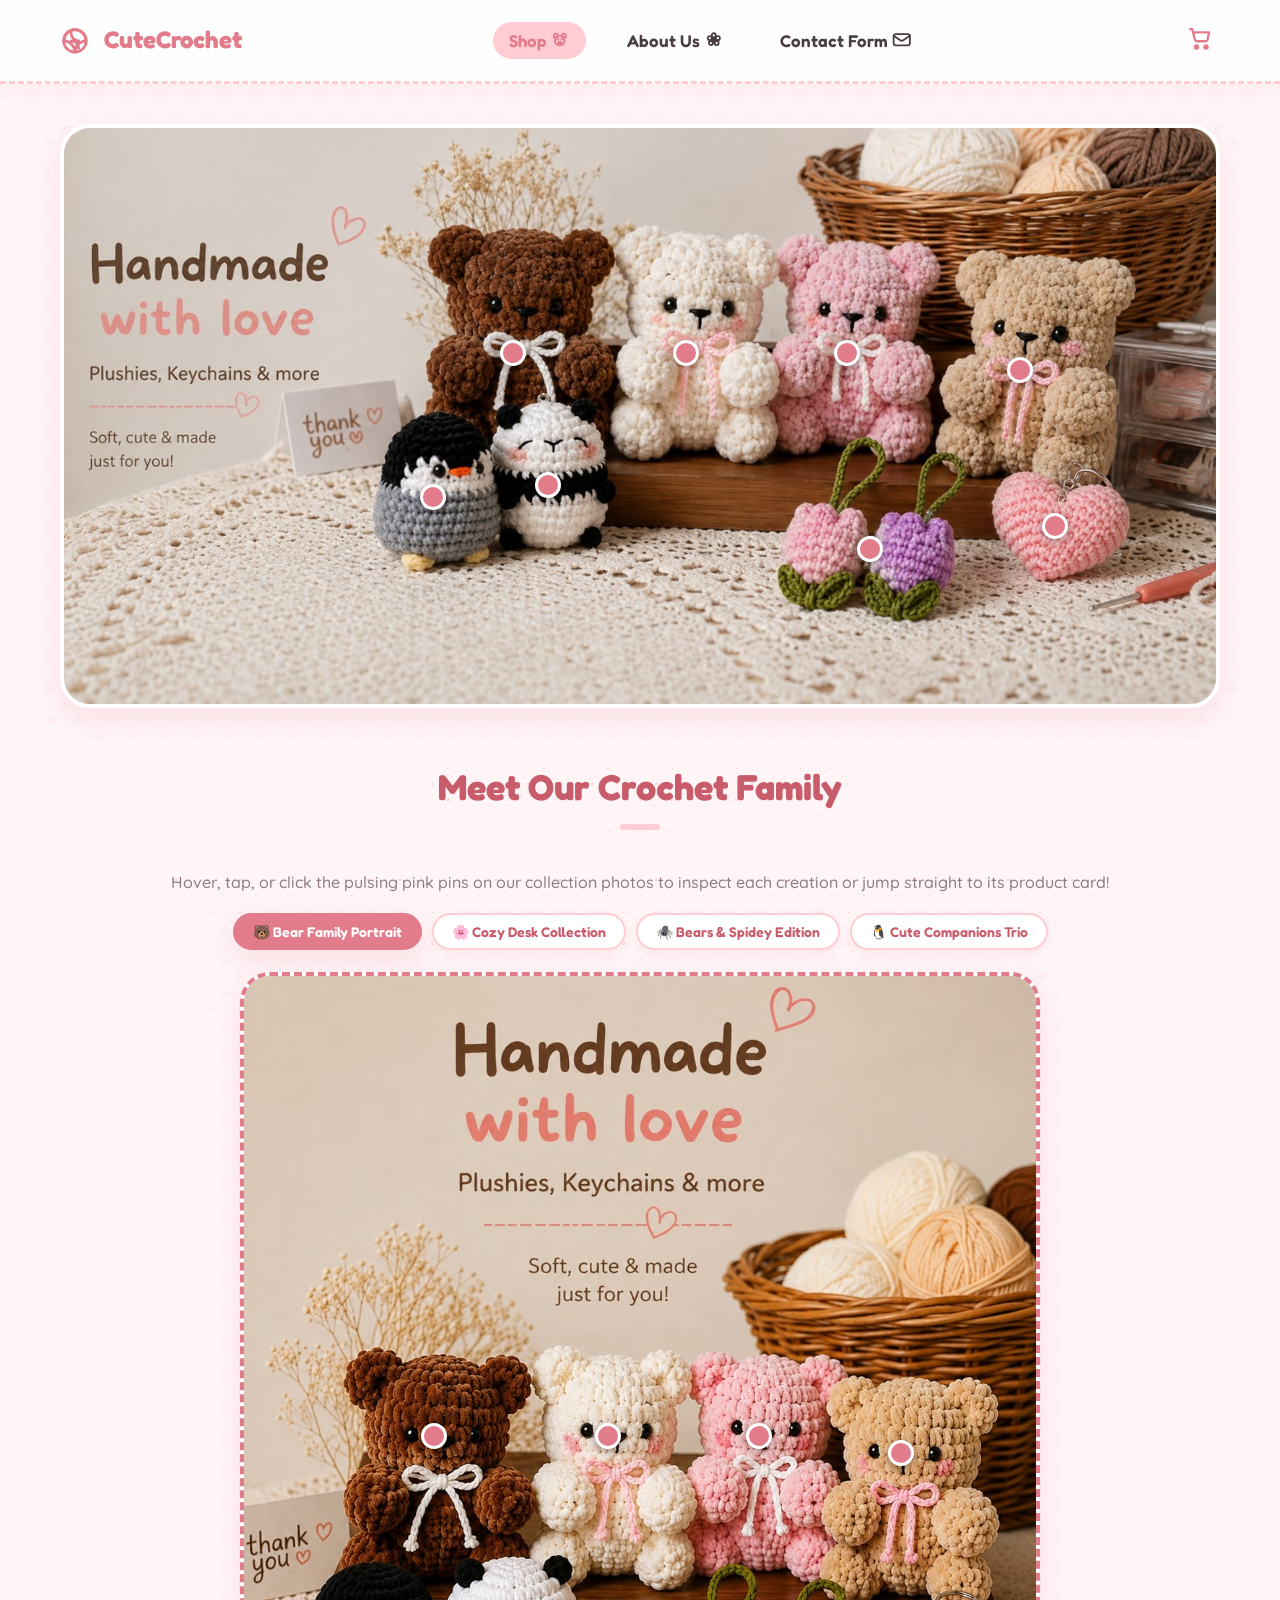
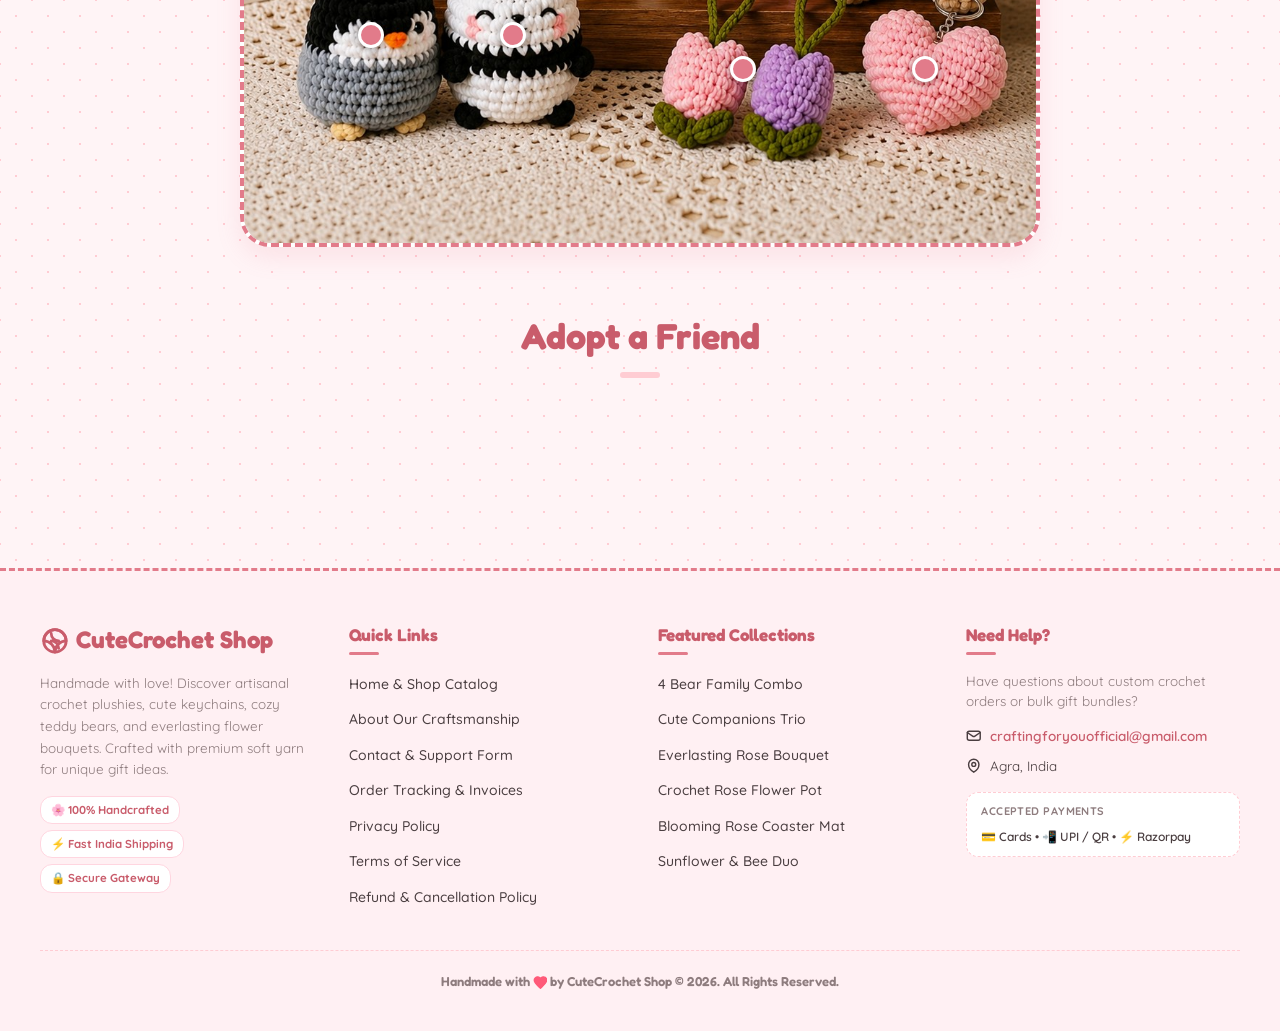
==== commit 4b3a54f5: "Enlist all crochet products, curated images, and interactive general photo hotspots" ====
--- a/cute-crochet-shop/static/index.html
+++ b/cute-crochet-shop/static/index.html
@@ -21,7 +21,7 @@
     <meta name="twitter:description" content="Shop adorable handcrafted crochet plushies, teddy bears, keychains & everlasting flowers.">
     <meta name="twitter:image" content="https://cutecrochet.shop/assets/hero_banner.jpg">
 
-    <link rel="stylesheet" href="css/style.css?v=3.2">
+    <link rel="stylesheet" href="css/style.css?v=5.0">
 
     <!-- Structured Data Schema.org (JSON-LD) -->
     <script type="application/ld+json">
@@ -106,40 +106,92 @@
     </header>
 
     <main>
-        <!-- Hero Banner -->
-        <section class="hero-section">
-            <img src="assets/hero_banner.jpg" alt="Handmade crochet bears, panda, penguin banner" class="hero-banner-img">
-            <div class="hero-overlay">
-                <h1>Handmade with love</h1>
-                <p>Plushies, Keychains & more. Soft, cute & made just for you!</p>
-            </div>
+        <!-- Hero Banner (General Family Banner with Direct Product Hotspots) -->
+        <section class="hero-section interactive-scene" id="hero-interactive-scene">
+            <img src="assets/hero_banner.jpg" alt="Handmade crochet bears, panda, penguin, tulips & heart banner" class="hero-banner-img">
+            <h1 class="sr-only">Handmade with love - Plushies, Keychains & more</h1>
+
+            <!-- Direct Product Hotspots on Hero Banner -->
+            <div class="hotspot" style="top: 39%; left: 39%;" data-product="brown-bear" title="Chocolate Brown Teddy Bear"></div>
+            <div class="hotspot" style="top: 39%; left: 54%;" data-product="white-bear" title="Vanilla White Teddy Bear"></div>
+            <div class="hotspot" style="top: 39%; left: 68%;" data-product="pink-bear" title="Pastel Pink Teddy Bear"></div>
+            <div class="hotspot" style="top: 42%; left: 83%;" data-product="beige-bear" title="Sandy Beige Teddy Bear"></div>
+            <div class="hotspot" style="top: 64%; left: 32%;" data-product="penguin" title="Cozy Mini Penguin Keychain"></div>
+            <div class="hotspot" style="top: 62%; left: 42%;" data-product="panda" title="Chubby Panda Plush Keychain"></div>
+            <div class="hotspot" style="top: 73%; left: 70%;" data-product="pink-purple-tulip" title="Pink & Purple Double Tulip Keychain"></div>
+            <div class="hotspot" style="top: 69%; left: 86%;" data-product="hearts" title="Puffy Crochet Heart Keychain"></div>
         </section>
 
-        <!-- Interactive Photo Section -->
+        <!-- Interactive General Photo Showcase Section -->
         <section style="margin-bottom: 60px; text-align: center;">
             <h2 class="section-title">Meet Our Crochet Family</h2>
-            <p style="color: var(--text-muted); margin-bottom: 30px; font-weight: 500;">
-                Hover or tap the pink buttons on the family photo to discover each character and add them to your basket!
+            <p style="color: var(--text-muted); margin-bottom: 18px; font-weight: 500;">
+                Hover, tap, or click the pulsing pink pins on our collection photos to inspect each creation or jump straight to its product card!
             </p>
+
+            <!-- General Folder Scene Switcher Tabs -->
+            <div class="scene-switcher" role="tablist" aria-label="Crochet Family Photos">
+                <button type="button" class="scene-tab-btn active" onclick="app.switchShowcaseScene('family', this)">🐻 Bear Family Portrait</button>
+                <button type="button" class="scene-tab-btn" onclick="app.switchShowcaseScene('cozy-desk', this)">🌸 Cozy Desk Collection</button>
+                <button type="button" class="scene-tab-btn" onclick="app.switchShowcaseScene('spiderman-edition', this)">🕷️ Bears &amp; Spidey Edition</button>
+                <button type="button" class="scene-tab-btn" onclick="app.switchShowcaseScene('trio-companions', this)">🐧 Cute Companions Trio</button>
+            </div>
             
-            <div class="interactive-image-container">
-                <img src="assets/bears_group.jpg" alt="Group photo of crochet plushies">
-                
-                <!-- Pulsing Hotspots -->
-                <div class="hotspot" id="hotspot-brown-bear" data-product="brown-bear" title="Brown Bear"></div>
-                <div class="hotspot" id="hotspot-white-bear" data-product="white-bear" title="White Bear"></div>
-                <div class="hotspot" id="hotspot-pink-bear" data-product="pink-bear" title="Pink Bear"></div>
-                <div class="hotspot" id="hotspot-beige-bear" data-product="beige-bear" title="Beige Bear"></div>
-                <div class="hotspot" id="hotspot-penguin" data-product="penguin" title="Penguin Keychain"></div>
-                <div class="hotspot" id="hotspot-panda" data-product="panda" title="Panda Keychain"></div>
-                <div class="hotspot" id="hotspot-tulips" data-product="tulips" title="Tulip Keychains"></div>
-                <div class="hotspot" id="hotspot-heart" data-product="heart" title="Heart Keychain"></div>
-                
-                <!-- Floating Card Tooltip -->
-                <div class="hotspot-tooltip" id="hotspot-tooltip">
-                    <h4 style="color: var(--primary-dark); font-weight: 700;">Product Name</h4>
-                    <p style="margin-bottom: 8px; font-weight: 700;">₹0.00</p>
-                    <button class="btn-cute" style="padding: 6px 12px; font-size: 13px;">Add to Basket <svg class="icon-inline" viewBox="0 0 24 24" fill="none" stroke="currentColor" stroke-width="2.2"><circle cx="9" cy="20" r="1.5" class="icon-filled"/><circle cx="18" cy="20" r="1.5" class="icon-filled"/><path d="M3 3h2l2.5 10a2 2 0 0 0 2 1.5h8a2 2 0 0 0 2-1.5l1.5-7H6.5"/></svg></button>
+            <!-- Scene 1: Family Portrait (bears_group.jpg from general) -->
+            <div class="interactive-image-container interactive-scene" id="scene-family">
+                <img src="assets/bears_group.jpg" alt="Group photo of crochet plushies and keychains">
+                <div class="hotspot" style="top: 53%; left: 24%;" data-product="brown-bear" title="Chocolate Brown Teddy Bear"></div>
+                <div class="hotspot" style="top: 53%; left: 46%;" data-product="white-bear" title="Vanilla White Teddy Bear"></div>
+                <div class="hotspot" style="top: 53%; left: 65%;" data-product="pink-bear" title="Pastel Pink Teddy Bear"></div>
+                <div class="hotspot" style="top: 55%; left: 83%;" data-product="beige-bear" title="Sandy Beige Teddy Bear"></div>
+                <div class="hotspot" style="top: 76%; left: 16%;" data-product="penguin" title="Cozy Mini Penguin Keychain"></div>
+                <div class="hotspot" style="top: 76%; left: 34%;" data-product="panda" title="Chubby Panda Plush Keychain"></div>
+                <div class="hotspot" style="top: 80%; left: 63%;" data-product="pink-purple-tulip" title="Pink & Purple Double Tulip Keychain"></div>
+                <div class="hotspot" style="top: 80%; left: 86%;" data-product="hearts" title="Puffy Crochet Heart Keychain"></div>
+            </div>
+
+            <!-- Scene 2: Cozy Desk Collection (general_purple_banner.jpg from general) -->
+            <div class="interactive-image-container interactive-scene" id="scene-cozy-desk" style="display: none; max-width: 960px;">
+                <img src="assets/general_purple_banner.jpg" alt="Handmade with love crochet desk collection">
+                <div class="hotspot" style="top: 71%; left: 15%;" data-product="penguin" title="Cozy Mini Penguin Keychain"></div>
+                <div class="hotspot" style="top: 91%; left: 21%;" data-product="hearts" title="Puffy Crochet Heart Keychain"></div>
+                <div class="hotspot" style="top: 66%; left: 29%;" data-product="brown-bear" title="Chocolate Brown Teddy Bear"></div>
+                <div class="hotspot" style="top: 67%; left: 43%;" data-product="white-bear" title="Vanilla White Teddy Bear"></div>
+                <div class="hotspot" style="top: 73%; left: 56%;" data-product="panda" title="Chubby Panda Plush Keychain"></div>
+                <div class="hotspot" style="top: 69%; left: 71%;" data-product="pink-bear" title="Pastel Pink Teddy Bear"></div>
+                <div class="hotspot" style="top: 84%; left: 88%;" data-product="pink-purple-tulip" title="Pink & Purple Double Tulip Keychain"></div>
+            </div>
+
+            <!-- Scene 3: Spiderman & Bears Edition (general_spiderman_banner.jpg from general) -->
+            <div class="interactive-image-container interactive-scene" id="scene-spiderman-edition" style="display: none; max-width: 960px;">
+                <img src="assets/general_spiderman_banner.jpg" alt="Handmade crochet bears and Spiderman keychain banner">
+                <div class="hotspot" style="top: 40%; left: 36%;" data-product="brown-bear" title="Chocolate Brown Teddy Bear"></div>
+                <div class="hotspot" style="top: 40%; left: 51%;" data-product="white-bear" title="Vanilla White Teddy Bear"></div>
+                <div class="hotspot" style="top: 40%; left: 64%;" data-product="pink-bear" title="Pastel Pink Teddy Bear"></div>
+                <div class="hotspot" style="top: 43%; left: 80%;" data-product="beige-bear" title="Sandy Beige Teddy Bear"></div>
+                <div class="hotspot" style="top: 73%; left: 29%;" data-product="penguin" title="Cozy Mini Penguin Keychain"></div>
+                <div class="hotspot" style="top: 71%; left: 39%;" data-product="panda" title="Chubby Panda Plush Keychain"></div>
+                <div class="hotspot" style="top: 78%; left: 70%;" data-product="spiderman" title="Spiderman Crochet Keychain"></div>
+                <div class="hotspot" style="top: 76%; left: 83%;" data-product="hearts" title="Puffy Crochet Heart Keychain"></div>
+            </div>
+
+            <!-- Scene 4: Cute Companions Trio (trio_combo_1.jpg) -->
+            <div class="interactive-image-container interactive-scene" id="scene-trio-companions" style="display: none; max-width: 680px;">
+                <img src="assets/trio_combo_1.jpg" alt="Cute little companions trio - White Capybara, Penguin, and Panda">
+                <div class="hotspot" style="top: 48%; left: 23%;" data-product="white-capybara" title="Creamy White Capybara Keychain"></div>
+                <div class="hotspot" style="top: 50%; left: 51%;" data-product="penguin" title="Cozy Mini Penguin Keychain"></div>
+                <div class="hotspot" style="top: 52%; left: 81%;" data-product="panda" title="Chubby Panda Plush Keychain"></div>
+                <div class="hotspot" style="top: 73%; left: 51%;" data-product="trio-combo" title="Cute Companions Trio Combo"></div>
+            </div>
+
+            <!-- Shared Floating Card Tooltip for All Interactive Scenes -->
+            <div class="hotspot-tooltip" id="hotspot-tooltip">
+                <img src="assets/brown_bear_1.jpg" id="hotspot-tooltip-img" class="hotspot-tooltip-img" alt="Product preview">
+                <h4 id="hotspot-tooltip-title" style="color: var(--primary-dark); font-weight: 700;">Product Name</h4>
+                <p id="hotspot-tooltip-price" style="margin-bottom: 8px; font-weight: 700;">₹0.00</p>
+                <div class="hotspot-tooltip-actions">
+                    <button type="button" id="hotspot-view-btn" class="btn-hotspot-view">View Product ↓</button>
+                    <button type="button" id="hotspot-buy-btn" class="btn-cute">Add to Basket</button>
                 </div>
             </div>
         </section>
@@ -199,12 +251,12 @@
             <div class="footer-col">
                 <h3 class="footer-heading">Featured Collections</h3>
                 <ul class="footer-links">
-                    <li><a href="/#card-bears" title="Buy Handmade Crochet Bear Sets">Handcrafted Plush Bears</a></li>
-                    <li><a href="/#card-teddy" title="Buy Ribbon Teddy Bear Plushies">Cozy Ribbon Teddies</a></li>
-                    <li><a href="/#card-panda" title="Buy Panda Velvet Keychains">Panda Plush Keychains</a></li>
-                    <li><a href="/#card-capybara" title="Buy Capybara Handmade Keychains">Capybara Keychains</a></li>
-                    <li><a href="/#card-flowers" title="Buy Everlasting Crochet Flower Stems">Everlasting Crochet Flowers</a></li>
-                    <li><a href="/#card-hearts" title="Buy Puffy Heart Keychains">Puffy Heart Keychains</a></li>
+                    <li><a href="/#card-four-bear-combo" title="Buy 4 Bear Family Combo Set">4 Bear Family Combo</a></li>
+                    <li><a href="/#card-trio-combo" title="Buy Cute Companions Trio Combo">Cute Companions Trio</a></li>
+                    <li><a href="/#card-bouquet" title="Buy Everlasting Red Rose Bouquet">Everlasting Rose Bouquet</a></li>
+                    <li><a href="/#card-rose-flower-pot" title="Buy Mini Crochet Rose Flower Pot">Crochet Rose Flower Pot</a></li>
+                    <li><a href="/#card-flower-mat" title="Buy Blooming Rose Bouquet Coaster Mat">Blooming Rose Coaster Mat</a></li>
+                    <li><a href="/#card-sunflower-and-bee" title="Buy Sunflower & Bumblebee Keychain Duo">Sunflower &amp; Bee Duo</a></li>
                 </ul>
             </div>
 
@@ -231,6 +283,6 @@
 
     <!-- Scripts -->
     <script src="/js/auth.js?v=4.0"></script>
-    <script src="/js/app.js?v=4.1"></script>
+    <script src="/js/app.js?v=5.0"></script>
 </body>
 </html>
--- a/cute-crochet-shop/static/css/style.css
+++ b/cute-crochet-shop/static/css/style.css
@@ -322,16 +322,63 @@
 }
 
 /* Hotspots */
+.sr-only {
+    position: absolute;
+    width: 1px;
+    height: 1px;
+    padding: 0;
+    margin: -1px;
+    overflow: hidden;
+    clip: rect(0, 0, 0, 0);
+    white-space: nowrap;
+    border: 0;
+}
+
+.scene-switcher {
+    display: flex;
+    flex-wrap: wrap;
+    justify-content: center;
+    gap: 10px;
+    margin-bottom: 22px;
+}
+
+.scene-tab-btn {
+    background-color: var(--white);
+    color: var(--primary-dark);
+    border: 2px solid var(--primary-light);
+    padding: 8px 18px;
+    border-radius: var(--border-radius-lg);
+    font-family: var(--font-heading);
+    font-weight: 600;
+    font-size: 14px;
+    cursor: pointer;
+    transition: var(--transition);
+    box-shadow: 0 4px 10px rgba(226, 123, 138, 0.1);
+}
+
+.scene-tab-btn:hover {
+    border-color: var(--primary);
+    transform: translateY(-2px);
+}
+
+.scene-tab-btn.active {
+    background-color: var(--primary);
+    color: var(--white);
+    border-color: var(--primary);
+    box-shadow: var(--shadow-soft);
+}
+
 .hotspot {
     position: absolute;
-    width: 24px;
-    height: 24px;
+    width: 26px;
+    height: 26px;
     border-radius: 50%;
     background-color: var(--primary);
     border: 3px solid var(--white);
     cursor: pointer;
-    box-shadow: 0 0 10px rgba(0,0,0,0.3);
+    box-shadow: 0 2px 10px rgba(0,0,0,0.35);
     z-index: 10;
+    transform: translate(-50%, -50%);
     transition: var(--transition);
 }
 
@@ -349,19 +396,9 @@
 }
 
 .hotspot:hover {
-    transform: scale(1.2);
+    transform: translate(-50%, -50%) scale(1.25);
     background-color: var(--secondary);
 }
-
-/* Hotspot coordinates */
-#hotspot-brown-bear { top: 38%; left: 31%; }
-#hotspot-white-bear { top: 38%; left: 52%; }
-#hotspot-pink-bear { top: 38%; left: 66%; }
-#hotspot-beige-bear { top: 40%; left: 81%; }
-#hotspot-penguin { top: 73%; left: 19%; }
-#hotspot-panda { top: 71%; left: 35%; }
-#hotspot-tulips { top: 76%; left: 63%; }
-#hotspot-heart { top: 77%; left: 82%; }
 
 /* Hotspot Tooltip Card */
 .hotspot-tooltip {
@@ -369,15 +406,15 @@
     background: var(--white);
     border: 3px solid var(--primary-light);
     border-radius: var(--border-radius-md);
-    padding: 12px 15px;
-    width: 180px;
+    padding: 12px 14px;
+    width: 210px;
     box-shadow: var(--shadow-bubbly);
-    z-index: 20;
+    z-index: 30;
     opacity: 0;
     visibility: hidden;
     pointer-events: none;
-    transition: var(--transition);
-    transform: translateY(10px);
+    transition: opacity 0.22s ease, transform 0.22s ease;
+    transform: translateY(8px);
     text-align: center;
 }
 
@@ -388,16 +425,32 @@
     transform: translateY(0);
 }
 
+.hotspot-tooltip-img {
+    width: 100%;
+    height: 110px;
+    object-fit: cover;
+    border-radius: 10px;
+    margin-bottom: 8px;
+    border: 2px solid var(--primary-light);
+}
+
 .hotspot-tooltip h4 {
-    font-size: 15px;
-    margin-bottom: 4px;
+    font-size: 14px;
+    margin-bottom: 3px;
+    line-height: 1.25;
 }
 
 .hotspot-tooltip p {
-    font-size: 13px;
+    font-size: 14px;
     color: var(--primary-dark);
     font-weight: 700;
     margin-bottom: 8px;
+}
+
+.hotspot-tooltip-actions {
+    display: flex;
+    flex-direction: column;
+    gap: 6px;
 }
 
 .hotspot-tooltip button {
@@ -405,7 +458,7 @@
     color: var(--white);
     border: none;
     font-size: 12px;
-    padding: 4px 8px;
+    padding: 6px 10px;
     border-radius: var(--border-radius-sm);
     cursor: pointer;
     font-family: var(--font-heading);
@@ -415,6 +468,27 @@
 
 .hotspot-tooltip button:hover {
     background-color: var(--primary-dark);
+}
+
+.hotspot-tooltip .btn-hotspot-view {
+    background-color: var(--bg-main);
+    color: var(--primary-dark);
+    border: 1.5px solid var(--primary-light);
+}
+
+.hotspot-tooltip .btn-hotspot-view:hover {
+    background-color: var(--primary-light);
+    color: var(--primary-dark);
+}
+
+@keyframes card-target-pulse {
+    0% { box-shadow: 0 0 0 0 rgba(226, 123, 138, 0.7); border-color: var(--primary); transform: scale(1.02); }
+    50% { box-shadow: 0 0 0 14px rgba(226, 123, 138, 0); border-color: var(--secondary); transform: scale(1.03); }
+    100% { box-shadow: var(--shadow-soft); border-color: var(--primary-light); transform: scale(1); }
+}
+
+.product-card.highlight-target {
+    animation: card-target-pulse 1.6s ease 2;
 }
 
 /* Product Catalog Grid */
